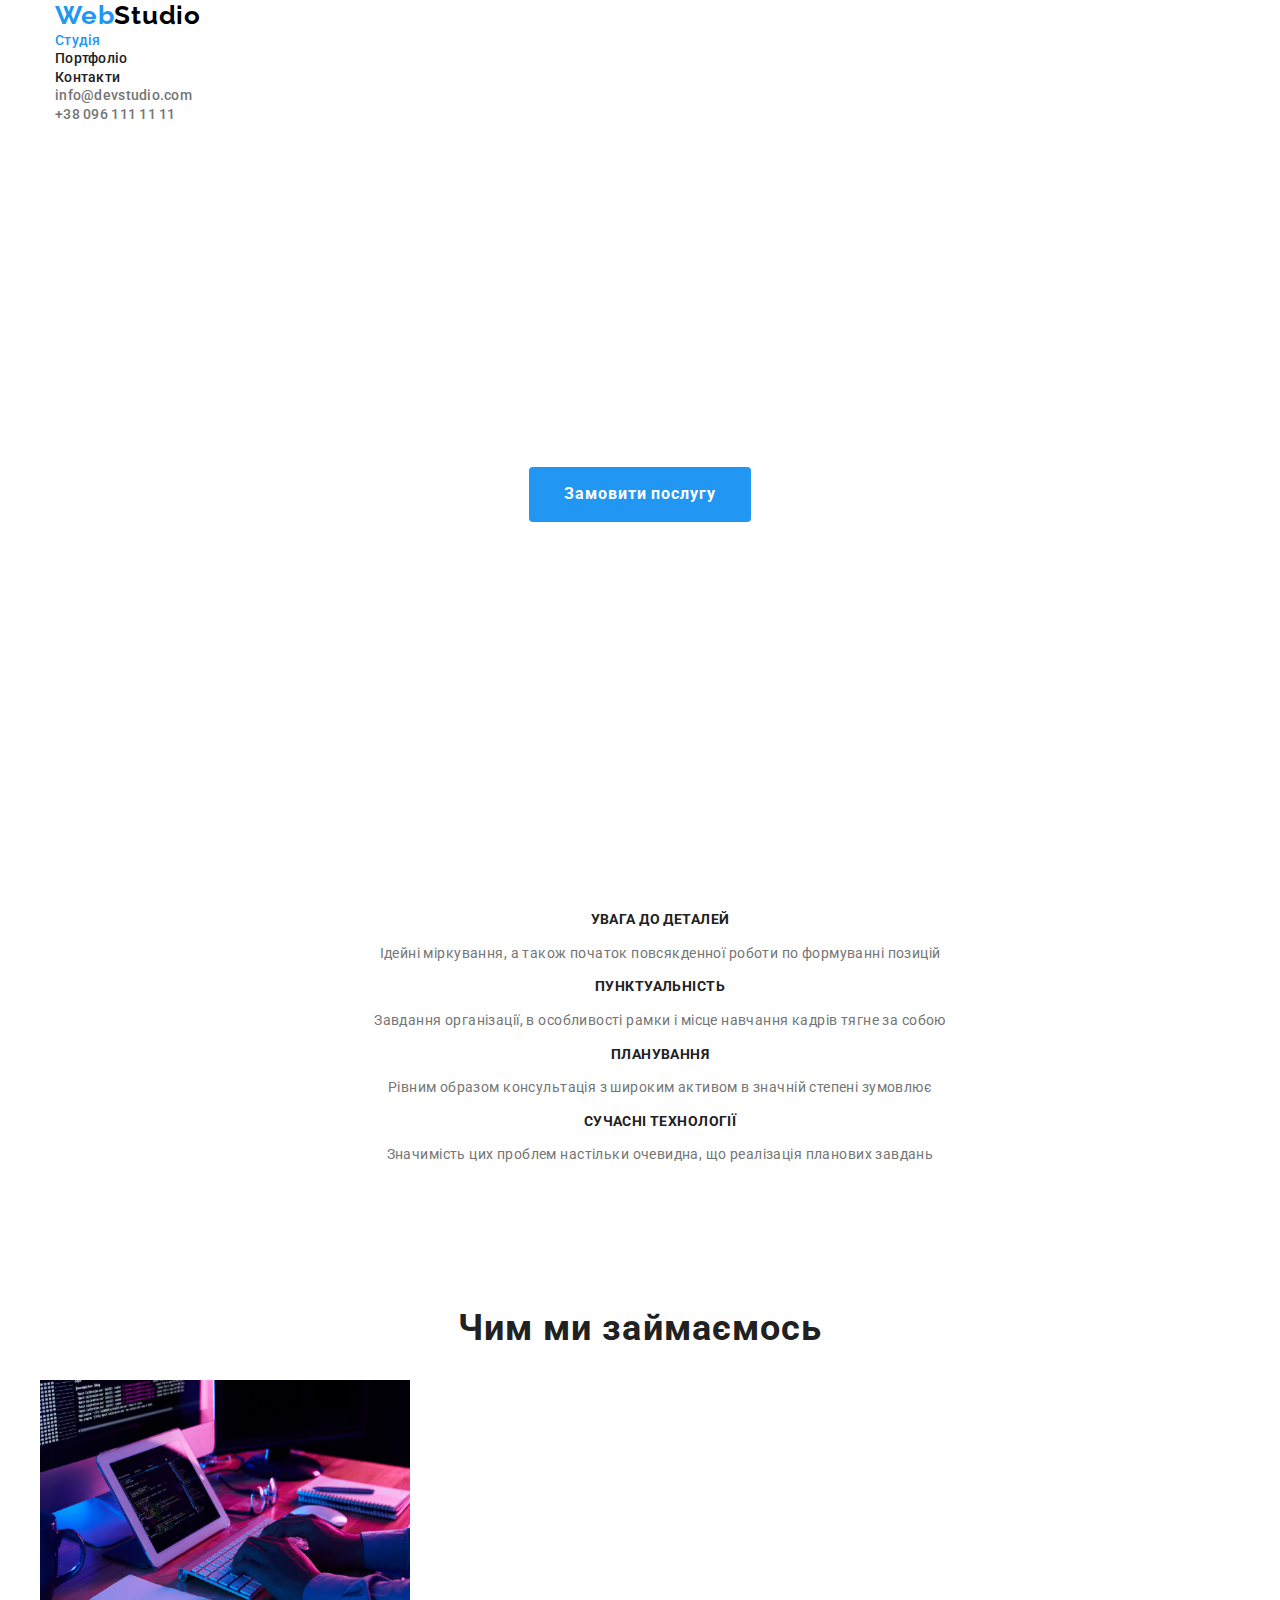
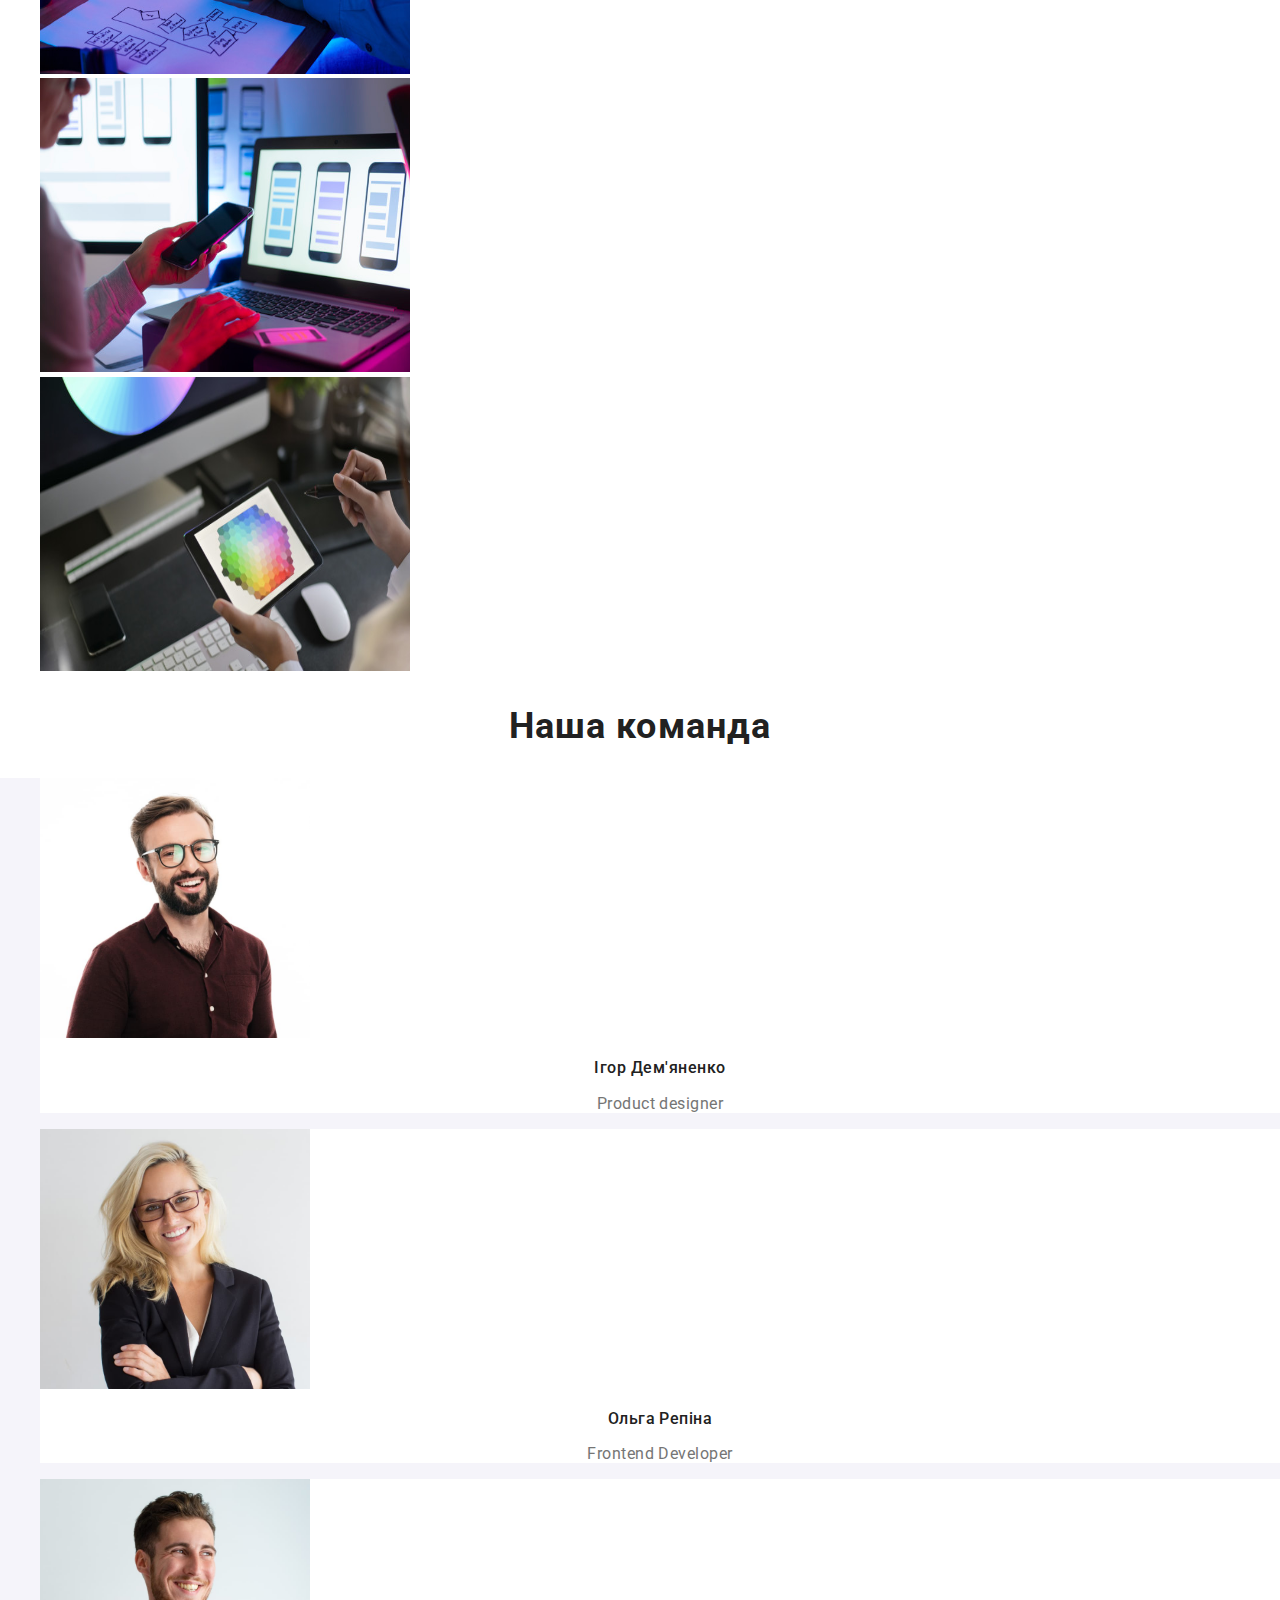
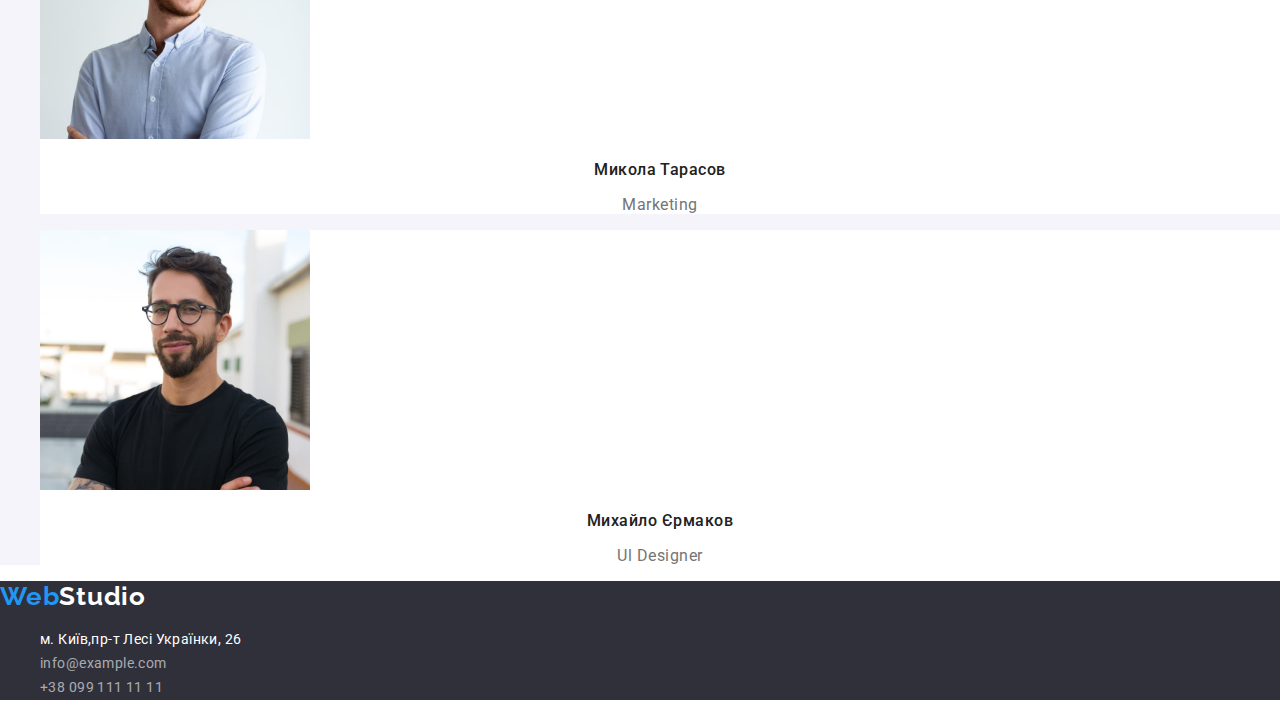
==== index.html @ 61241586 "hw3" ====
<!DOCTYPE html>
<html lang="uk">
<head>
  <meta charset="UTF-8">
  <meta http-equiv="X-UA-Compatible" content="IE=edge">
  <meta name="viewport" content="width=device-width, initial-scale=1.0">
  <title>homework-01</title>
  <link rel="preconnect" href="https://fonts.googleapis.com">
<link rel="preconnect" href="https://fonts.gstatic.com" crossorigin>
<link href="https://fonts.googleapis.com/css2?family=Raleway:wght@700&family=Roboto:wght@400;500;700;900&display=swap" rel="stylesheet">
<link rel="stylesheet" href="https://cdnjs.cloudflare.com/ajax/libs/modern-normalize/1.1.0/modern-normalize.css" integrity="sha512-Y0MM+V6ymRKN2zStTqzQ227DWhhp4Mzdo6gnlRnuaNCbc+YN/ZH0sBCLTM4M0oSy9c9VKiCvd4Jk44aCLrNS5Q==" crossorigin="anonymous" referrerpolicy="no-referrer" />  
<link rel="stylesheet" href="./css /styles.css">
</head>
<body>
  <!--header section-->
  <header>
    <nav class="container">
        <a href="index.html" lang="en" class="logo"><span class="logo-span">Web</span>Studio</a>
      <ul class="list">
        <li><a href="./index.html#" class="site-nav current">Студія</a></li>
        <li><a href="./portfolio.html" class="site-nav">Портфоліо</a></li>
        <li><a href="#" class="site-nav">Контакти</a></li>
        </ul>
      </nav>
        <div class="container">
        <ul class="list">
          <li><a href="mailto:info@devstudio.com" class="phone">info@devstudio.com</a></li>
          <li><a href="tel:+380961111111" class="phone">+38 096 111 11 11</a></li>
          </ul>
        </div>
  </header>
  <!--main section-->
  <main>
    <!--section01-->
    <section class="hero-section container">
      <h1 class="hero-title">Ефективне рішення <br>для вашого бізнесу</h1>
      <button type="button" class="title-button">Замовити послугу</button>
    </section>
    <!--section02-->
    <section class="second-section container">
      <h2 class="visually-hidden"></h2>
<ul>
  <li class="second-list">
    <h3 class="title-list">Увага до деталей</h3>
      <p class="item-list">Ідейні міркування, а також початок повсякденної роботи по формуванні позицій</p>
  </li>
  <li class="second-list">
    <h3 class="title-list">Пунктуальність</h3>
      <p class="item-list">Завдання організації, в особливості рамки і місце навчання кадрів тягне за собою</p>
  </li>
  <li class="second-list">
    <h3 class="title-list">Планування</h3>
      <p class="item-list">Рівним образом консультація з широким активом в значній степені зумовлює </p>
  </li>
  <li class="second-list">
    <h3 class="title-list"> Сучасні технології</h3>
      <p class="item-list">Значимість цих проблем настільки очевидна, що реалізація планових завдань</p>
  </li>
</ul>
    </section>
    <!--section03-->
<section>
  <h2 class="title-section">Чим ми займаємось</h2>
  <ul>
  <li><img src="images  /1.jpeg" alt="бокс1" width="370"
    height="294"></li>
  <li><img src="images  /2.jpeg" alt="бокс2" width="370"
    height="294"></li>
  <li><img src="images  /3.jpeg" alt="бокс3" width="370"
    height="294"></li>
  </ul>
</section>
<!--section04-->
<h2 class="title-section">Наша команда</h2>
<ul class="aside">
  <li class="box-aside">
    <img src="images  /igor.jpg" alt="фото1" width="270"
    height="260">
      <h3 class="lead-aside">Ігор Дем'яненко</h3>
        <p lang="en" class="link-aside">Product designer</p>
  </li>
  <li class="box-aside">
    <img src="images  /olga.jpg" alt="фото2" width="270"
    height="260">
      <h3 class="lead-aside">Ольга Репіна</h3>
        <p lang="en" class="link-aside">Frontend Developer</p>
  </li>
  <li class="box-aside">
    <img src="images  /kolya.jpg" alt="фото3" width="270"
    height="260">
      <h3 class="lead-aside">Микола Тарасов</h3>
        <p lang="en" class="link-aside">Marketing</p>
  </li>
  <li class="box-aside">
    <img src="images  /misha.jpg" alt="фото4" width="270"
    height="260">
      <h3 class="lead-aside">Михайло Єрмаков</h3>
        <p lang="en"class="link-aside">Ul Designer</p>
  </li>
</ul>
  </main>
  <!--footer section-->
  <footer class="footer">
   <a href="index.html" lang="en" class="logo-footer"><span class="logo-span">Web</span>Studio</a>
    <adress>
    <ul>
       <li><a href="https://goo.gl/maps/L24PSHUm1hfuqWYX8" class="adress">м. Київ,пр-т Лесі Українки, 26</a></li>
       <li><a href="mailto:info@example.com" class="mobile">info@example.com</a></li>
       <li><a href="tel:+380991111111" class="mobile">+38 099 111 11 11</a></li>
    </ul>
  </adress>
  </footer>
</body>
</html>
---- css /styles.css ----
:root {
  --main-font: 'Roboto';
  --logo-font: 'Raleway';
  --text-color: #212121;
  --accent-color: #ffffff;
  --logo-span-color: #2196f3;
  --p-color: #757575;
}
body{ margin: 0;
  background-color: white;
  color:#212121 ;
  font-family: 'Roboto' , sans-serif ;
  font-style: normal;
  font-weight: 400; }
ul { list-style: none;}
.logo-span { color:var(--logo-span-color) }
.logo { font-family: 'Raleway';
  font-weight: 700;
  font-size: 26px;
  line-height: 31px;
  color:black;
  text-decoration: none;
  letter-spacing: 0.03em;}
.navigation { 
  font-weight: 500;
  font-size: 14px;
  line-height: 16px;
  letter-spacing: 0.02em;
  color: var(--text-color);
    }
.site-nav { color: var(--text-color);
  font-weight: 500;
  text-decoration: none;
  font-size: 14px;
  line-height: 1.1;
  letter-spacing: 0.02em;
  }
.site-nav.current { color: #2196F3; }
.site-nav:hover {
  color:#757575;
}
.site-nav:focus {
  color:#2196F3
}
.phone { 
  font-weight: 500;
  font-size: 14px;
  line-height: 1.1;
  letter-spacing: 0.02em;
  color: var(--p-color);
  text-decoration: none;
  }
.phone:hover {
  color:#2F303A
}
.phone:focus {
  color: #2196F3;
}

.hero-title {
  font-weight: 900;
  font-size: 44px;
  line-height: 1.3;
  color: var(--accent-color) ;
  text-transform: uppercase;
  letter-spacing: 0.06em;
  margin: 0 ;
  padding: 0;
  margin-left: auto;
  margin-right: auto;
  text-align: center;
  margin-bottom: 30px ;
  max-width: 700px;
}
.hero-section {
  text-align: center ;
 padding: 200px 0 280px ;
 background-image: url('/images/background-image.jpg');
}
.title-button {
  font-family: 'Roboto';
  background-color: #2196F3;
  color: var(--accent-color) ;
  font-weight: 700;
  font-size: 16px;
  line-height: 1.8;
  cursor: pointer ;
  letter-spacing: 0.06em;
  padding: 10px 32px;
  min-width: 200px;
  border-radius: 4px;
  border: solid transparent;
  margin-left: auto;
  margin-bottom: auto;
}
.title-button:hover {
  background-color: #2196F399;
}
.title-list {
  font-weight: 700;
  font-size: 14px;
  line-height: 1.1;
  letter-spacing: 0.03em;
  text-transform: uppercase;
  color:var(--text-color) ;}
.title-section {
  font-weight: 700;
  font-size: 36px;
  line-height: 1.2;
  text-align: center;
  letter-spacing: 0.03em;
  color: var(--text-color);
  }
  .visually-hidden { 
    position: absolute; 
    width: 1px; 
    height: 1px; 
    margin: -1px; 
    border: 0; 
    padding: 0; 
    white-space: nowrap; 
    clip-path: inset(100%); 
    clip: rect(0 0 0 0); 
    overflow: hidden; 
  } 
  .second-section {
    padding: 94px 215px;
    text-align: center;
  }
  .second-list {
    
  }
.item-list {
  font-size: 14px;
  line-height: 1.7;
  letter-spacing: 0.03em;
  color: var(--p-color) ;
}
.aside { background-color: #F5F4FA;}
.lead-aside {
  font-weight: 500;
  font-size: 16px;
  line-height: 1.2;
  text-align: center;
  letter-spacing: 0.03em;
  color: var(--text-color);
}
.link-aside {
  font-size: 16px;
  line-height: 1.2;
  text-align: center;
  letter-spacing: 0.03em;
  color: var(--p-color);
}
.box-aside { 
  background-color: var(--accent-color);
}
.footer {
  background-color: #2F303A;
}
.adress {
  font-size: 14px;
  line-height: 1.7;
  letter-spacing: 0.03em;
  color:var(--accent-color) ; 
  text-decoration: none;
}
.adress:hover { color:#2196F3}
.mobile {
  font-size: 14px;
  line-height: 1.7;
  letter-spacing: 0.03em;
  color:rgba(255, 255, 255, 0.6);
  text-decoration: none;
}
  
.mobile:hover { color:#FFFFFF}
.mobile:focus { color:#2196F3}
.logo-footer { font-family: 'Raleway';
  font-weight: 700;
  font-size: 26px;
  line-height: 1.2;
  color:var(--accent-color);
  text-decoration: none;
  letter-spacing: 0.03em;
  list-style-type: none;}
.btn {
  font-family:'roboto';
  font-weight: 500;
  font-size: 16px;
  line-height: 1.6;
  text-align: center;
  letter-spacing: 0.03em;
  color:var(--text-color);
  background-color: #F5F4FA;
  padding: 6px 22px;
  min-width: 73px ;
  border-radius: 4px;
  border: solid transparent ;
}
.btn:hover {
  background-color: #2196F3;
  color:#F5F4FA;
  cursor:pointer ;
}
.lead-list {
    font-weight: 700;
    font-size: 14px;
    line-height: 1.1;
    letter-spacing: 0.03em;
    color:var(--text-color);}
.prtf-lead-list {
  font-weight: 700;
  font-size: 18px;
  line-height: 2.2;
  letter-spacing: 0.06em;
  color: var(--text-color);
}
.prtf-list {
  font-weight: 400;
  font-size: 16px;
  line-height: 1.9;
  letter-spacing: 0.03em;
  color: var(--p-color);
}
.container {
  width: 1200px;
  margin-left: auto;
  margin-right: auto;
  padding-left: 15px;
  padding-right: 15px;
}
.list {  padding: 0;
  margin: 0;
  list-style: none ;
}
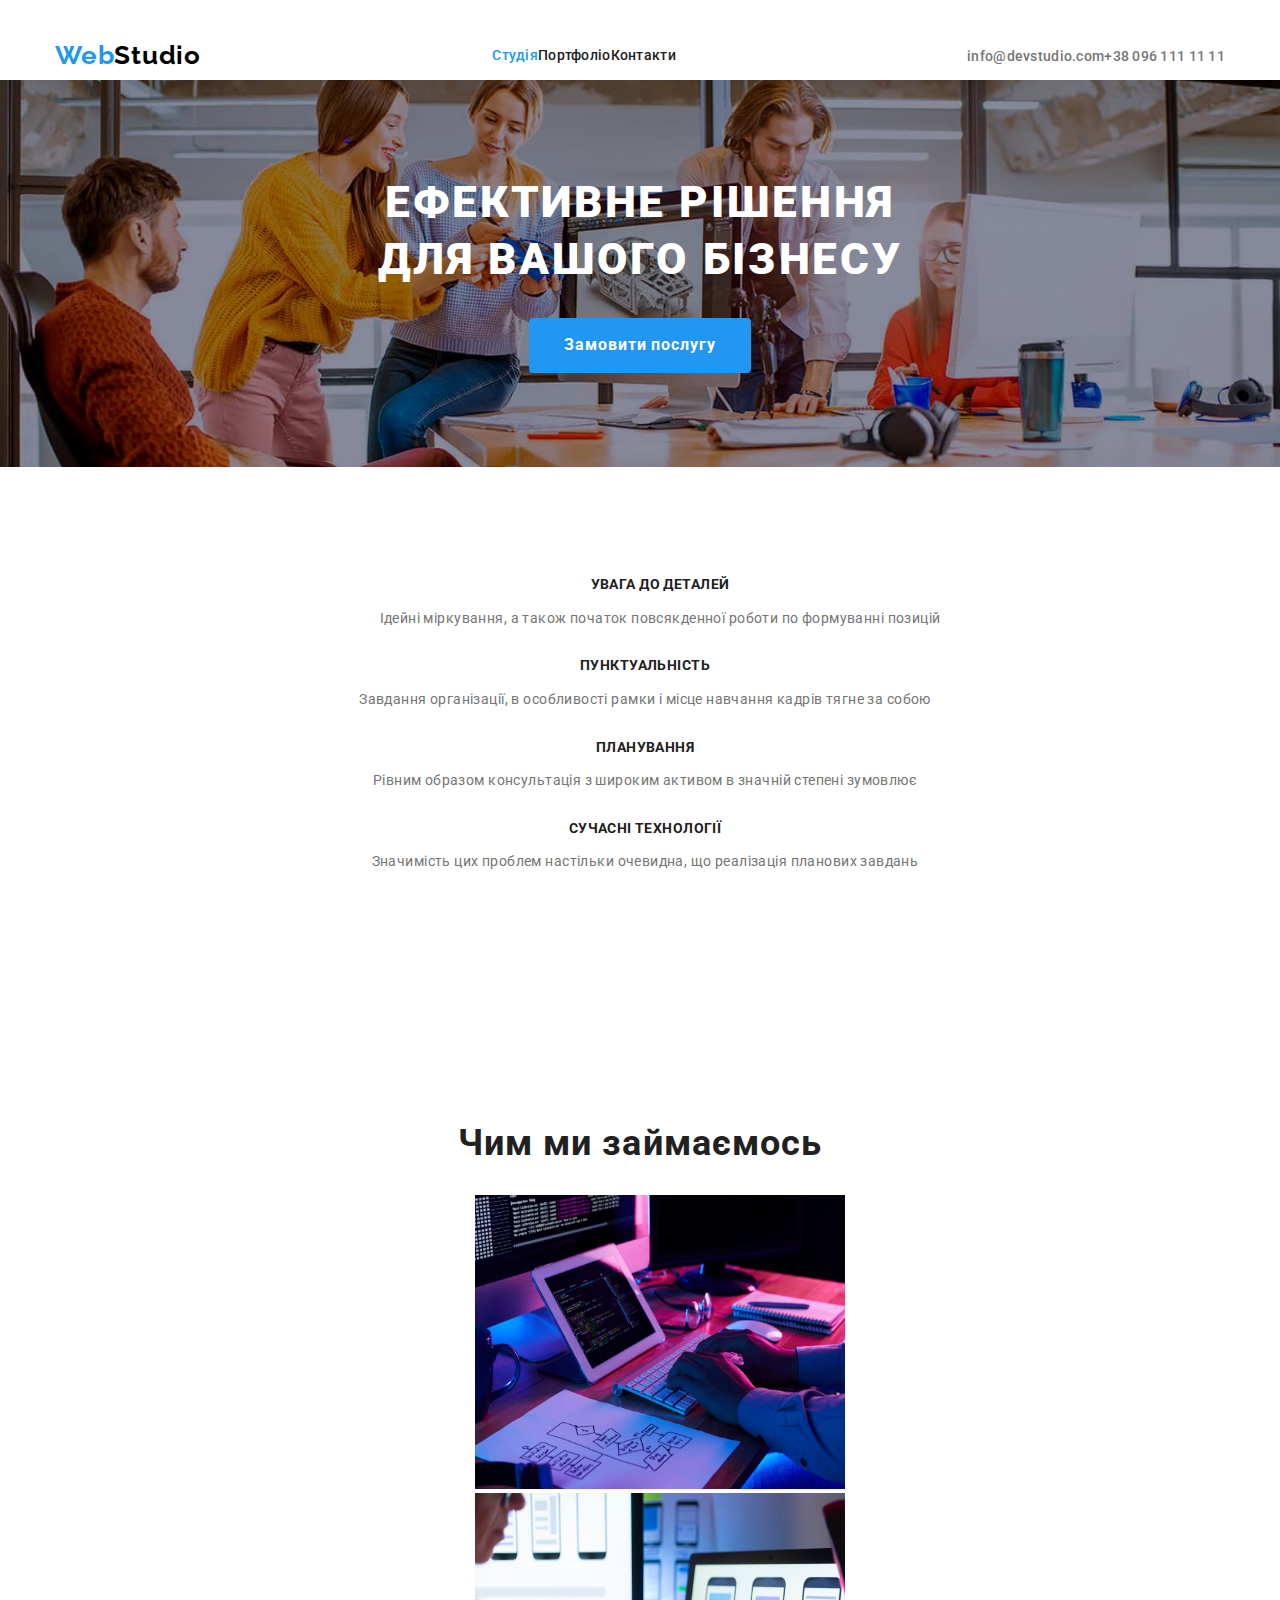
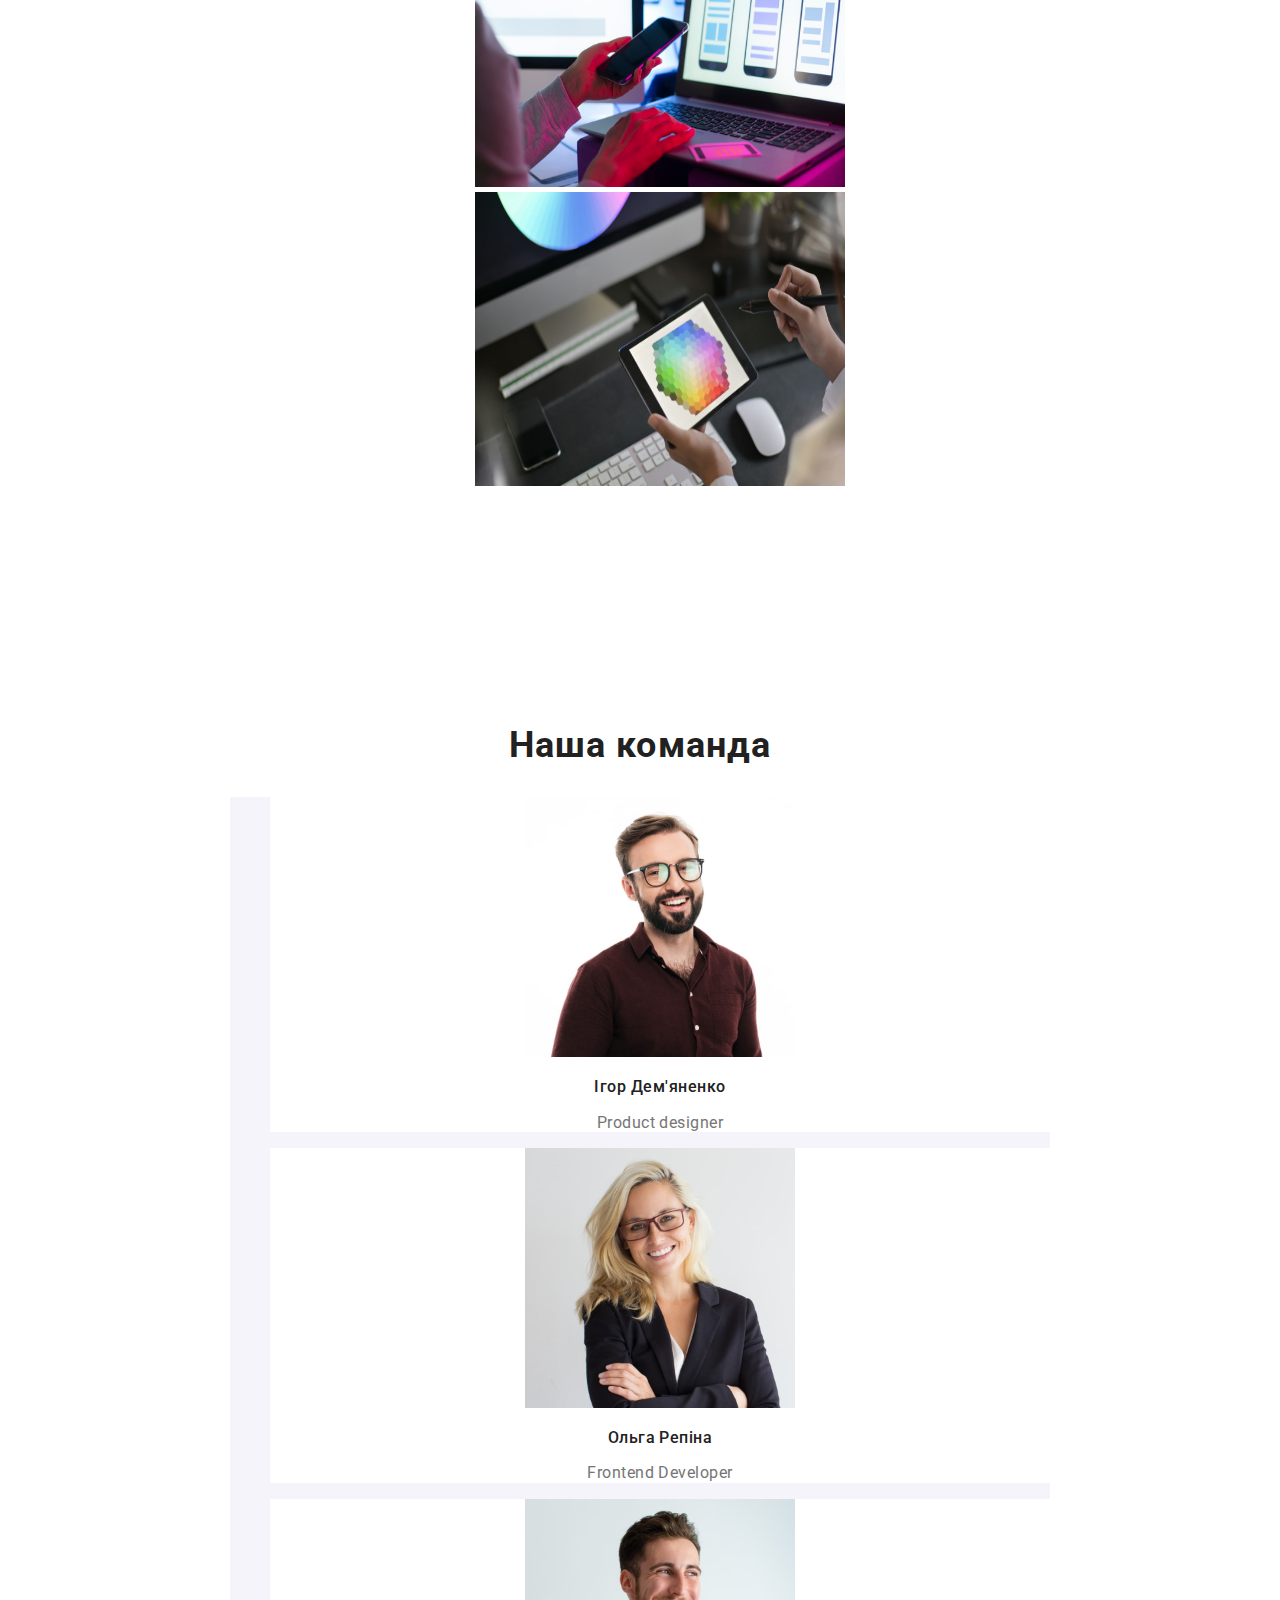
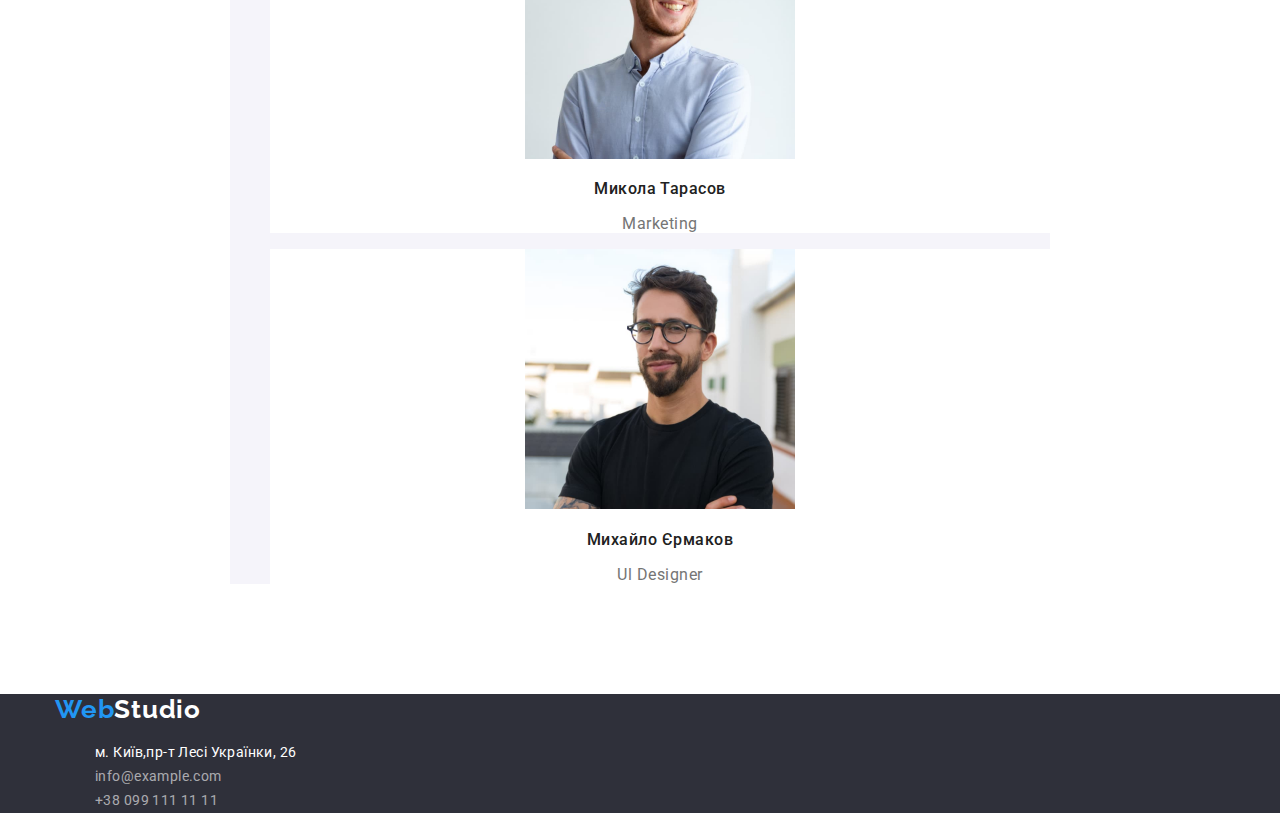
==== commit 2379cfff: "hw3" ====
--- a/index.html
+++ b/index.html
@@ -9,99 +9,110 @@
 <link rel="preconnect" href="https://fonts.gstatic.com" crossorigin>
 <link href="https://fonts.googleapis.com/css2?family=Raleway:wght@700&family=Roboto:wght@400;500;700;900&display=swap" rel="stylesheet">
 <link rel="stylesheet" href="https://cdnjs.cloudflare.com/ajax/libs/modern-normalize/1.1.0/modern-normalize.css" integrity="sha512-Y0MM+V6ymRKN2zStTqzQ227DWhhp4Mzdo6gnlRnuaNCbc+YN/ZH0sBCLTM4M0oSy9c9VKiCvd4Jk44aCLrNS5Q==" crossorigin="anonymous" referrerpolicy="no-referrer" />  
-<link rel="stylesheet" href="./css /styles.css">
+<link rel="stylesheet" href="./css/styles.css">
 </head>
 <body>
   <!--header section-->
-  <header>
-    <nav class="container">
+  <header class="header">
+    <div class="container"> 
+      <nav class="header-nav">
         <a href="index.html" lang="en" class="logo"><span class="logo-span">Web</span>Studio</a>
-      <ul class="list">
-        <li><a href="./index.html#" class="site-nav current">Студія</a></li>
-        <li><a href="./portfolio.html" class="site-nav">Портфоліо</a></li>
-        <li><a href="#" class="site-nav">Контакти</a></li>
+      <ul class="site-list">
+        <li class="nav-list"><a href="./index.html#" class="site-nav current">Студія</a></li>
+        <li class="nav-list"><a href="./portfolio.html" class="site-nav">Портфоліо</a></li>
+        <li class="nav-list"><a href="#" class="site-nav">Контакти</a></li>
         </ul>
-      </nav>
-        <div class="container">
-        <ul class="list">
-          <li><a href="mailto:info@devstudio.com" class="phone">info@devstudio.com</a></li>
-          <li><a href="tel:+380961111111" class="phone">+38 096 111 11 11</a></li>
+        <ul class="auth-list">
+          <li class="nav-list"><a href="mailto:info@devstudio.com" class="phone">info@devstudio.com</a></li>
+          <li class="nav-list"><a href="tel:+380961111111" class="phone">+38 096 111 11 11</a></li>
           </ul>
-        </div>
+        </nav>
+    </div>
   </header>
   <!--main section-->
   <main>
     <!--section01-->
-    <section class="hero-section container">
-      <h1 class="hero-title">Ефективне рішення <br>для вашого бізнесу</h1>
+    <section class="hero-section section">
+      <div class="container">
+        <h1 class="hero-title">Ефективне рішення <br>для вашого бізнесу</h1>
       <button type="button" class="title-button">Замовити послугу</button>
+      </div>
     </section>
     <!--section02-->
-    <section class="second-section container">
+    <section class="section">
+     <div class="container">
       <h2 class="visually-hidden"></h2>
-<ul>
-  <li class="second-list">
-    <h3 class="title-list">Увага до деталей</h3>
-      <p class="item-list">Ідейні міркування, а також початок повсякденної роботи по формуванні позицій</p>
-  </li>
-  <li class="second-list">
-    <h3 class="title-list">Пунктуальність</h3>
-      <p class="item-list">Завдання організації, в особливості рамки і місце навчання кадрів тягне за собою</p>
-  </li>
-  <li class="second-list">
-    <h3 class="title-list">Планування</h3>
-      <p class="item-list">Рівним образом консультація з широким активом в значній степені зумовлює </p>
-  </li>
-  <li class="second-list">
-    <h3 class="title-list"> Сучасні технології</h3>
-      <p class="item-list">Значимість цих проблем настільки очевидна, що реалізація планових завдань</p>
-  </li>
-</ul>
+      <ul class="feature-list">
+        <li class="feautre-item">
+          <h3 class="title-list">Увага до деталей</h3>
+            <p class="item-list">Ідейні міркування, а також початок повсякденної роботи по формуванні позицій</p>
+        </li>
+        <li class="feature-item">
+          <h3 class="title-list">Пунктуальність</h3>
+            <p class="item-list">Завдання організації, в особливості рамки і місце навчання кадрів тягне за собою</p>
+        </li>
+        <li class="feature-item">
+          <h3 class="title-list">Планування</h3>
+            <p class="item-list">Рівним образом консультація з широким активом в значній степені зумовлює </p>
+        </li>
+        <li class="feature-item">
+          <h3 class="title-list"> Сучасні технології</h3>
+            <p class="item-list">Значимість цих проблем настільки очевидна, що реалізація планових завдань</p>
+        </li>
+      </ul>
+     </div>
     </section>
     <!--section03-->
-<section>
-  <h2 class="title-section">Чим ми займаємось</h2>
+<section class="section">
+  <div class="container">
+    <h2 class="title-section">Чим ми займаємось</h2>
   <ul>
-  <li><img src="images  /1.jpeg" alt="бокс1" width="370"
+  <li><img src="images/1.jpeg" alt="бокс1" width="370"
     height="294"></li>
-  <li><img src="images  /2.jpeg" alt="бокс2" width="370"
+  <li><img src="images/2.jpeg" alt="бокс2" width="370"
     height="294"></li>
-  <li><img src="images  /3.jpeg" alt="бокс3" width="370"
+  <li><img src="images/3.jpeg" alt="бокс3" width="370"
     height="294"></li>
   </ul>
+  </div>
 </section>
 <!--section04-->
-<h2 class="title-section">Наша команда</h2>
-<ul class="aside">
-  <li class="box-aside">
-    <img src="images  /igor.jpg" alt="фото1" width="270"
-    height="260">
-      <h3 class="lead-aside">Ігор Дем'яненко</h3>
-        <p lang="en" class="link-aside">Product designer</p>
-  </li>
-  <li class="box-aside">
-    <img src="images  /olga.jpg" alt="фото2" width="270"
-    height="260">
-      <h3 class="lead-aside">Ольга Репіна</h3>
-        <p lang="en" class="link-aside">Frontend Developer</p>
-  </li>
-  <li class="box-aside">
-    <img src="images  /kolya.jpg" alt="фото3" width="270"
-    height="260">
-      <h3 class="lead-aside">Микола Тарасов</h3>
-        <p lang="en" class="link-aside">Marketing</p>
-  </li>
-  <li class="box-aside">
-    <img src="images  /misha.jpg" alt="фото4" width="270"
-    height="260">
-      <h3 class="lead-aside">Михайло Єрмаков</h3>
-        <p lang="en"class="link-aside">Ul Designer</p>
-  </li>
-</ul>
+<section class="section">
+  <div class="container">
+    <h2 class="title-section">Наша команда</h2>
+    <ul class="aside">
+      <li class="box-aside">
+        <img src="images/igor.jpg" alt="фото1" width="270"
+        height="260">
+          <h3 class="lead-aside">Ігор Дем'яненко</h3>
+            <p lang="en" class="link-aside">Product designer</p>
+      </li>
+      <li class="box-aside">
+        <img src="images/olga.jpg" alt="фото2" width="270"
+        height="260">
+          <h3 class="lead-aside">Ольга Репіна</h3>
+            <p lang="en" class="link-aside">Frontend Developer</p>
+      </li>
+      <li class="box-aside">
+        <img src="images/kolya.jpg" alt="фото3" width="270"
+        height="260">
+          <h3 class="lead-aside">Микола Тарасов</h3>
+            <p lang="en" class="link-aside">Marketing</p>
+      </li>
+      <li class="box-aside">
+        <img src="images/misha.jpg" alt="фото4" width="270"
+        height="260">
+          <h3 class="lead-aside">Михайло Єрмаков</h3>
+            <p lang="en"class="link-aside">Ul Designer</p>
+      </li>
+    </ul>
+  </div>
+ </section>
   </main>
   <!--footer section-->
   <footer class="footer">
-   <a href="index.html" lang="en" class="logo-footer"><span class="logo-span">Web</span>Studio</a>
+   <div class="container">
+     <a href="index.html" lang="en" class="logo-footer"><span class="logo-span">Web</span>Studio</a>
     <adress>
     <ul>
        <li><a href="https://goo.gl/maps/L24PSHUm1hfuqWYX8" class="adress">м. Київ,пр-т Лесі Українки, 26</a></li>
@@ -109,6 +120,7 @@
        <li><a href="tel:+380991111111" class="mobile">+38 099 111 11 11</a></li>
     </ul>
   </adress>
+   </div>
   </footer>
 </body>
 </html>--- a/css/styles.css
+++ b/css/styles.css
@@ -0,0 +1,265 @@
+:root {
+  --main-font: 'Roboto';
+  --logo-font: 'Raleway';
+  --text-color: #212121;
+  --accent-color: #ffffff;
+  --logo-span-color: #2196f3;
+  --p-color: #757575;
+}
+body{ margin: 0;
+  background-color: white;
+  color:#212121 ;
+  font-family: 'Roboto' , sans-serif ;
+  font-style: normal;
+  font-weight: 400; }
+ul { list-style: none;}
+.header {
+  max-height: 80px;
+}
+.logo-span { color:var(--logo-span-color) }
+.logo { font-family: 'Raleway';
+  font-weight: 700;
+  font-size: 26px;
+  line-height: 31px;
+  color:black;
+  text-decoration: none;
+  letter-spacing: 0.03em;
+  display: inline-block;
+}
+.site-list {
+  display: flex;
+}
+.auth-list { 
+  display: flex;
+}
+.navigation { 
+  color: var(--text-color);
+  font-weight: 500;
+  font-size: 14px;
+  line-height: 16px;
+  letter-spacing: 0.02em;
+    }
+.site-nav { 
+
+  color: var(--text-color);
+  font-weight: 500;
+  text-decoration: none;
+  font-size: 14px;
+  line-height: 1.1;
+  letter-spacing: 0.02em;
+  }
+.site-nav.current { color: #2196F3; }
+.site-nav:hover {
+  color:#757575;
+}
+.site-nav:focus {
+  color:#2196F3
+}
+.site-nav {
+display: inline-block;
+padding-top: 32px;
+padding-bottom: 32px;
+}
+
+.phone { 
+  
+  font-weight: 500;
+  font-size: 14px;
+  line-height: 1.1;
+  letter-spacing: 0.02em;
+  color: var(--p-color);
+  text-decoration: none;
+  }
+.phone:hover {
+  color:#2F303A
+}
+.phone:focus {
+  color: #2196F3;
+}
+.header-nav {
+  display: flex ;
+  align-items: center ;
+  justify-content: space-between ;
+}
+.hero-title {
+  font-weight: 900;
+  font-size: 44px;
+  line-height: 1.3;
+  color: var(--accent-color) ;
+  text-transform: uppercase;
+  letter-spacing: 0.06em;
+  margin: 0 ;
+  padding: 0;
+  margin-left: auto;
+  margin-right: auto;
+  text-align: center;
+  margin-bottom: 30px ;
+  max-width: 700px;
+}
+.hero-section {
+  text-align: center ;
+ padding: 200px 0 280px ;
+ background-image: url('../images/background-image.jpg');
+ max-height: 600px;
+ background-repeat: no-repeat ;
+ background-size: cover ;
+ background-position: center ;
+}
+.title-button {
+  font-family: 'Roboto';
+  background-color: #2196F3;
+  color: var(--accent-color) ;
+  font-weight: 700;
+  font-size: 16px;
+  line-height: 1.8;
+  cursor: pointer ;
+  letter-spacing: 0.06em;
+  padding: 10px 32px;
+  min-width: 200px;
+  border-radius: 4px;
+  border: solid transparent;
+  margin-left: auto;
+  margin-bottom: auto;
+}
+.title-button:hover {
+  background-color: #2196F399;
+}
+.title-list {
+  font-weight: 700;
+  font-size: 14px;
+  line-height: 1.1;
+  letter-spacing: 0.03em;
+  text-transform: uppercase;
+  color:var(--text-color) ;}
+.title-section {
+  font-weight: 700;
+  font-size: 36px;
+  line-height: 1.2;
+  text-align: center;
+  letter-spacing: 0.03em;
+  color: var(--text-color);
+  }
+  .visually-hidden { 
+    position: absolute; 
+    width: 1px; 
+    height: 1px; 
+    margin: -1px; 
+    border: 0; 
+    padding: 0; 
+    white-space: nowrap; 
+    clip-path: inset(100%); 
+    clip: rect(0 0 0 0); 
+    overflow: hidden; 
+  } 
+  .section {
+    padding: 94px 215px;
+    text-align: center;
+    
+  }
+  .feature-item {
+    display: inline-block;
+    margin-right: 30px;
+  }
+.item-list {
+  font-size: 14px;
+  line-height: 1.7;
+  letter-spacing: 0.03em;
+  color: var(--p-color) ;
+}
+.aside { background-color: #F5F4FA;}
+.lead-aside {
+  font-weight: 500;
+  font-size: 16px;
+  line-height: 1.2;
+  text-align: center;
+  letter-spacing: 0.03em;
+  color: var(--text-color);
+}
+.link-aside {
+  font-size: 16px;
+  line-height: 1.2;
+  text-align: center;
+  letter-spacing: 0.03em;
+  color: var(--p-color);
+}
+.box-aside { 
+  background-color: var(--accent-color);
+}
+.footer {
+  background-color: #2F303A;
+}
+.adress {
+  font-size: 14px;
+  line-height: 1.7;
+  letter-spacing: 0.03em;
+  color:var(--accent-color) ; 
+  text-decoration: none;
+}
+.adress:hover { color:#2196F3}
+.mobile {
+  font-size: 14px;
+  line-height: 1.7;
+  letter-spacing: 0.03em;
+  color:rgba(255, 255, 255, 0.6);
+  text-decoration: none;
+}
+  
+.mobile:hover { color:#FFFFFF}
+.mobile:focus { color:#2196F3}
+.logo-footer { font-family: 'Raleway';
+  font-weight: 700;
+  font-size: 26px;
+  line-height: 1.2;
+  color:var(--accent-color);
+  text-decoration: none;
+  letter-spacing: 0.03em;
+  list-style-type: none;}
+.btn {
+  font-family:'roboto';
+  font-weight: 500;
+  font-size: 16px;
+  line-height: 1.6;
+  text-align: center;
+  letter-spacing: 0.03em;
+  color:var(--text-color);
+  background-color: #F5F4FA;
+  padding: 6px 22px;
+  min-width: 73px ;
+  border-radius: 4px;
+  border: solid transparent ;
+}
+.btn:hover {
+  background-color: #2196F3;
+  color:#F5F4FA;
+  cursor:pointer ;
+}
+.lead-list {
+    font-weight: 700;
+    font-size: 14px;
+    line-height: 1.1;
+    letter-spacing: 0.03em;
+    color:var(--text-color);}
+.prtf-lead-list {
+  font-weight: 700;
+  font-size: 18px;
+  line-height: 2.2;
+  letter-spacing: 0.06em;
+  color: var(--text-color);
+}
+.prtf-list {
+  font-weight: 400;
+  font-size: 16px;
+  line-height: 1.9;
+  letter-spacing: 0.03em;
+  color: var(--p-color);
+}
+.container {
+  max-width: 1200px;
+  width: 100%;
+  margin-left: auto;
+  margin-right: auto;
+  padding-left: 15px;
+  padding-right: 15px;
+}
+
+
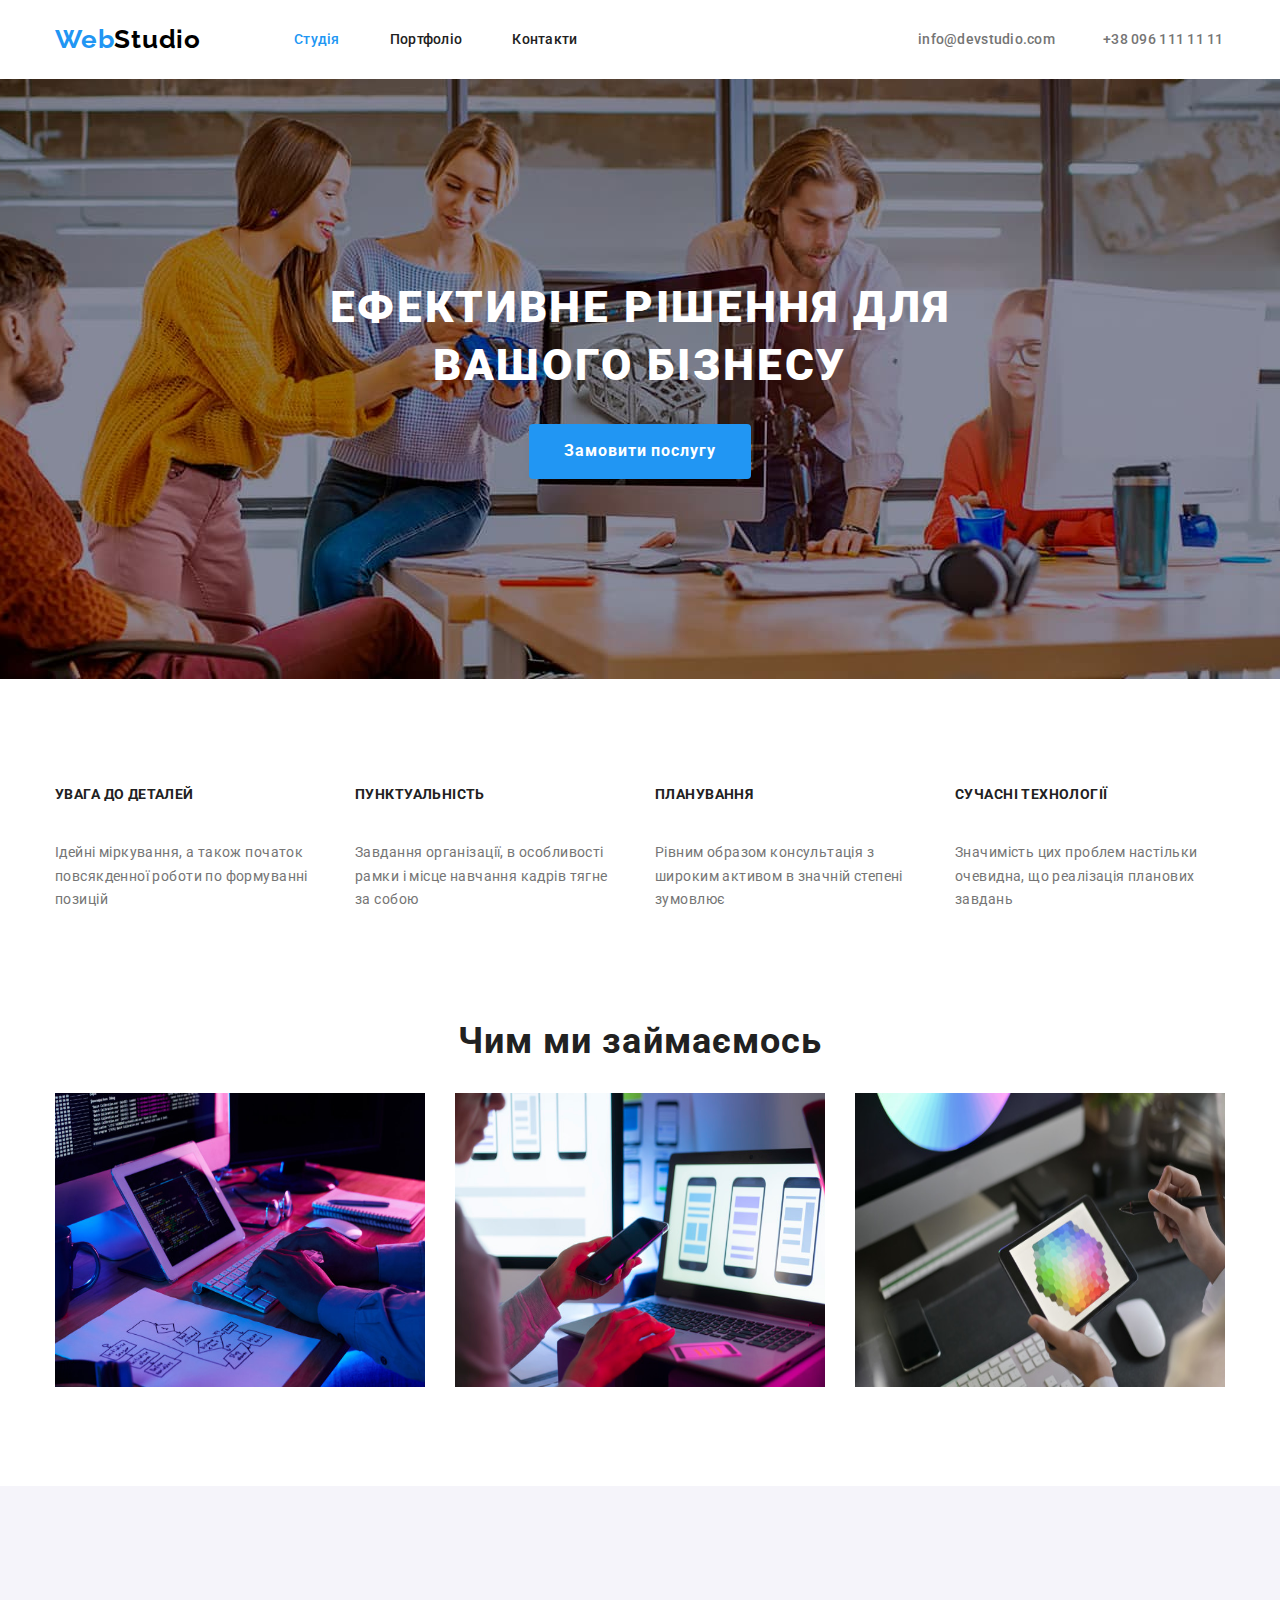
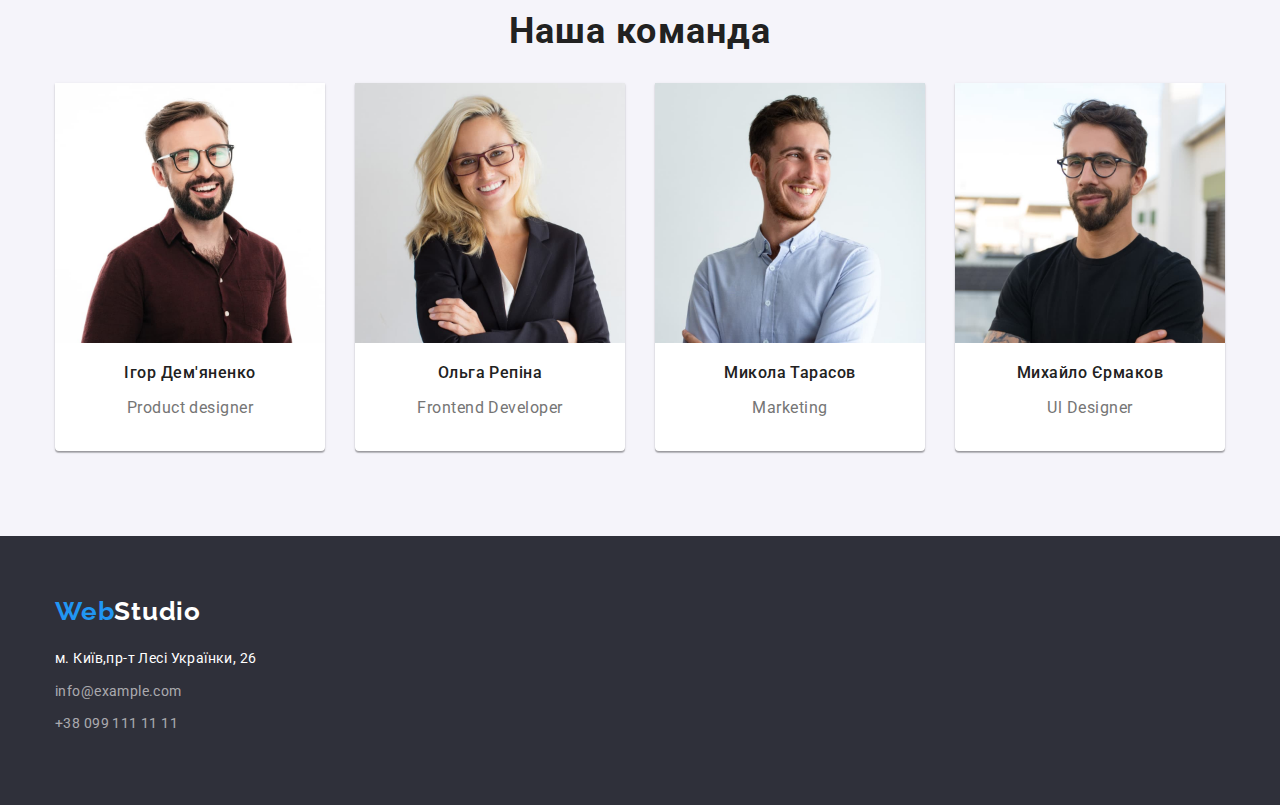
==== commit bea85424: "hw03" ====
--- a/index.html
+++ b/index.html
@@ -14,7 +14,7 @@
 <body>
   <!--header section-->
   <header class="header">
-    <div class="container"> 
+    <div class="container header-container"> 
       <nav class="header-nav">
         <a href="index.html" lang="en" class="logo"><span class="logo-span">Web</span>Studio</a>
       <ul class="site-list">
@@ -22,11 +22,11 @@
         <li class="nav-list"><a href="./portfolio.html" class="site-nav">Портфоліо</a></li>
         <li class="nav-list"><a href="#" class="site-nav">Контакти</a></li>
         </ul>
+        </nav>
         <ul class="auth-list">
-          <li class="nav-list"><a href="mailto:info@devstudio.com" class="phone">info@devstudio.com</a></li>
-          <li class="nav-list"><a href="tel:+380961111111" class="phone">+38 096 111 11 11</a></li>
+          <li class="nav-list"><a href="mailto:info@devstudio.com" class="phone mail">info@devstudio.com</a></li>
+          <li class="nav-list"><a href="tel:+380961111111" class="phone number">+38 096 111 11 11</a></li>
           </ul>
-        </nav>
     </div>
   </header>
   <!--main section-->
@@ -34,7 +34,7 @@
     <!--section01-->
     <section class="hero-section section">
       <div class="container">
-        <h1 class="hero-title">Ефективне рішення <br>для вашого бізнесу</h1>
+        <h1 class="hero-title">Ефективне рішення для вашого бізнесу</h1>
       <button type="button" class="title-button">Замовити послугу</button>
       </div>
     </section>
@@ -43,7 +43,7 @@
      <div class="container">
       <h2 class="visually-hidden"></h2>
       <ul class="feature-list">
-        <li class="feautre-item">
+        <li class="feature-item">
           <h3 class="title-list">Увага до деталей</h3>
             <p class="item-list">Ідейні міркування, а також початок повсякденної роботи по формуванні позицій</p>
         </li>
@@ -66,18 +66,18 @@
 <section class="section">
   <div class="container">
     <h2 class="title-section">Чим ми займаємось</h2>
-  <ul>
-  <li><img src="images/1.jpeg" alt="бокс1" width="370"
+  <ul class="img-list">
+  <li class="photo-list"><img src="images/1.jpeg" alt="бокс1" width="370"
     height="294"></li>
-  <li><img src="images/2.jpeg" alt="бокс2" width="370"
+  <li class="photo-list"><img src="images/2.jpeg" alt="бокс2" width="370"
     height="294"></li>
-  <li><img src="images/3.jpeg" alt="бокс3" width="370"
+  <li class="photo-list"><img src="images/3.jpeg" alt="бокс3" width="370"
     height="294"></li>
   </ul>
   </div>
 </section>
 <!--section04-->
-<section class="section">
+<section class="section aside-container">
   <div class="container">
     <h2 class="title-section">Наша команда</h2>
     <ul class="aside">
@@ -110,14 +110,14 @@
  </section>
   </main>
   <!--footer section-->
-  <footer class="footer">
+  <footer class="footer-section">
    <div class="container">
      <a href="index.html" lang="en" class="logo-footer"><span class="logo-span">Web</span>Studio</a>
-    <adress>
-    <ul>
-       <li><a href="https://goo.gl/maps/L24PSHUm1hfuqWYX8" class="adress">м. Київ,пр-т Лесі Українки, 26</a></li>
-       <li><a href="mailto:info@example.com" class="mobile">info@example.com</a></li>
-       <li><a href="tel:+380991111111" class="mobile">+38 099 111 11 11</a></li>
+    <adress class="footer-adress">
+    <ul class="footer-list">
+       <li class="footer-item"><a href="https://goo.gl/maps/L24PSHUm1hfuqWYX8" class="adress">м. Київ,пр-т Лесі Українки, 26</a></li>
+       <li class="footer-item"><a href="mailto:info@example.com" class="mobile">info@example.com</a></li>
+       <li class="footer-item"><a href="tel:+380991111111" class="mobile">+38 099 111 11 11</a></li>
     </ul>
   </adress>
    </div>
--- a/css/styles.css
+++ b/css/styles.css
@@ -12,12 +12,14 @@
   font-family: 'Roboto' , sans-serif ;
   font-style: normal;
   font-weight: 400; }
-ul { list-style: none;}
-.header {
-  max-height: 80px;
+ul { list-style: none;
+margin: 0;
+padding: 0;
 }
 .logo-span { color:var(--logo-span-color) }
-.logo { font-family: 'Raleway';
+.logo { flex-shrink: 0;
+  
+  font-family: 'Raleway';
   font-weight: 700;
   font-size: 26px;
   line-height: 31px;
@@ -28,9 +30,17 @@
 }
 .site-list {
   display: flex;
+  margin-left: 93px;
 }
 .auth-list { 
   display: flex;
+  margin-left: auto; 
+}
+.nav-list {
+  flex-shrink: 1;
+}
+.nav-list:not(:last-child) {
+  margin-right: 50px
 }
 .navigation { 
   color: var(--text-color);
@@ -58,28 +68,36 @@
 .site-nav {
 display: inline-block;
 padding-top: 32px;
-padding-bottom: 32px;
-}
-
+padding-bottom: 32px; }
 .phone { 
-  
   font-weight: 500;
   font-size: 14px;
   line-height: 1.1;
   letter-spacing: 0.02em;
   color: var(--p-color);
   text-decoration: none;
-  }
+  display: inline-block;
+  padding-top: 32px;
+  padding-bottom: 32px; }
+.number {
+  width: 122px;
+}
+.mail {
+  width: 135px;
+}
 .phone:hover {
   color:#2F303A
 }
 .phone:focus {
   color: #2196F3;
+}
+.header-container {
+  display: flex;
+  align-items: center;
 }
 .header-nav {
   display: flex ;
   align-items: center ;
-  justify-content: space-between ;
 }
 .hero-title {
   font-weight: 900;
@@ -92,18 +110,18 @@
   padding: 0;
   margin-left: auto;
   margin-right: auto;
-  text-align: center;
   margin-bottom: 30px ;
   max-width: 700px;
 }
 .hero-section {
-  text-align: center ;
  padding: 200px 0 280px ;
  background-image: url('../images/background-image.jpg');
  max-height: 600px;
  background-repeat: no-repeat ;
  background-size: cover ;
  background-position: center ;
+ margin-bottom: 94px;
+ text-align: center;
 }
 .title-button {
   font-family: 'Roboto';
@@ -125,12 +143,14 @@
   background-color: #2196F399;
 }
 .title-list {
+  padding-bottom: 10px;
   font-weight: 700;
   font-size: 14px;
   line-height: 1.1;
   letter-spacing: 0.03em;
   text-transform: uppercase;
-  color:var(--text-color) ;}
+  color:var(--text-color) ;
+  }
 .title-section {
   font-weight: 700;
   font-size: 36px;
@@ -151,13 +171,23 @@
     clip: rect(0 0 0 0); 
     overflow: hidden; 
   } 
-  .section {
-    padding: 94px 215px;
-    text-align: center;
-    
-  }
-  .feature-item {
-    display: inline-block;
+.feature-list {
+    display: flex ;
+    margin-bottom: 94px ;
+  }
+.feature-item {
+    display: flex;
+    flex-direction: column;
+    width: 270px;
+  }
+  .feature-item:not(:last-child) {
+    margin-right: 30px ;
+  }
+  .img-list {
+    display: flex;
+    margin-bottom: 94px ;
+  }
+  .photo-list:not(:last-child) {
     margin-right: 30px;
   }
 .item-list {
@@ -166,7 +196,16 @@
   letter-spacing: 0.03em;
   color: var(--p-color) ;
 }
-.aside { background-color: #F5F4FA;}
+.aside { display: flex;
+  flex-wrap: wrap ;
+  justify-content: space-between;
+}
+.aside-container {
+  background-color: #F5F4FA;
+  background-size: 100%;
+  height: 650px;
+  padding: 94px 0px ;
+}
 .lead-aside {
   font-weight: 500;
   font-size: 16px;
@@ -182,11 +221,21 @@
   letter-spacing: 0.03em;
   color: var(--p-color);
 }
-.box-aside { 
+.box-aside { display: inline-block ;
   background-color: var(--accent-color);
-}
-.footer {
+  width: 270px;
+  height: 368px;
+  box-shadow: 0px 1px 3px rgba(0, 0, 0, 0.12), 0px 1px 1px rgba(0, 0, 0, 0.14), 0px 2px 1px rgba(0, 0, 0, 0.2);
+  border-radius: 0px 0px 4px 4px;
+}
+.footer-section {
   background-color: #2F303A;
+  padding-top:60px;
+  padding-bottom: 60px;
+}
+.footer-item {
+  display: block;
+  margin-bottom: 9px;
 }
 .adress {
   font-size: 14px;
@@ -213,7 +262,16 @@
   color:var(--accent-color);
   text-decoration: none;
   letter-spacing: 0.03em;
-  list-style-type: none;}
+  list-style-type: none;
+  display: block;
+  margin-bottom: 20px;
+  }
+  .portfolio-btn {
+    display: flex ;
+    justify-content: center ;
+    padding-bottom: 34px;
+    padding-top: 94px;
+  }
 .btn {
   font-family:'roboto';
   font-weight: 500;
@@ -227,6 +285,9 @@
   min-width: 73px ;
   border-radius: 4px;
   border: solid transparent ;
+}
+.btn-item:not(:last-child){
+  margin-right: 8px;
 }
 .btn:hover {
   background-color: #2196F3;
@@ -245,6 +306,7 @@
   line-height: 2.2;
   letter-spacing: 0.06em;
   color: var(--text-color);
+  width: 322px;
 }
 .prtf-list {
   font-weight: 400;
@@ -252,14 +314,34 @@
   line-height: 1.9;
   letter-spacing: 0.03em;
   color: var(--p-color);
+  width: 322px;
 }
 .container {
-  max-width: 1200px;
-  width: 100%;
+  width: 1200px;
   margin-left: auto;
   margin-right: auto;
   padding-left: 15px;
   padding-right: 15px;
 }
+.portfolio-container {
+display: flex;
+flex-wrap: wrap;
+margin-bottom: 94px;
+}
+.portfolio-list {
+width: 370px;
+margin-right: 30px;
+margin-bottom: 30px ;
+border: 1px solid #EEEEEE;
+box-sizing: border-box;
+}
 
-
+.portfolio-list:nth-child(3n) {
+  margin-right: 0px;
+}
+.portfolio-list:nth-last-child(-n + 3) {
+  margin-bottom: 0px;
+}
+.prtf-container {
+  margin: 20px 24px;
+}
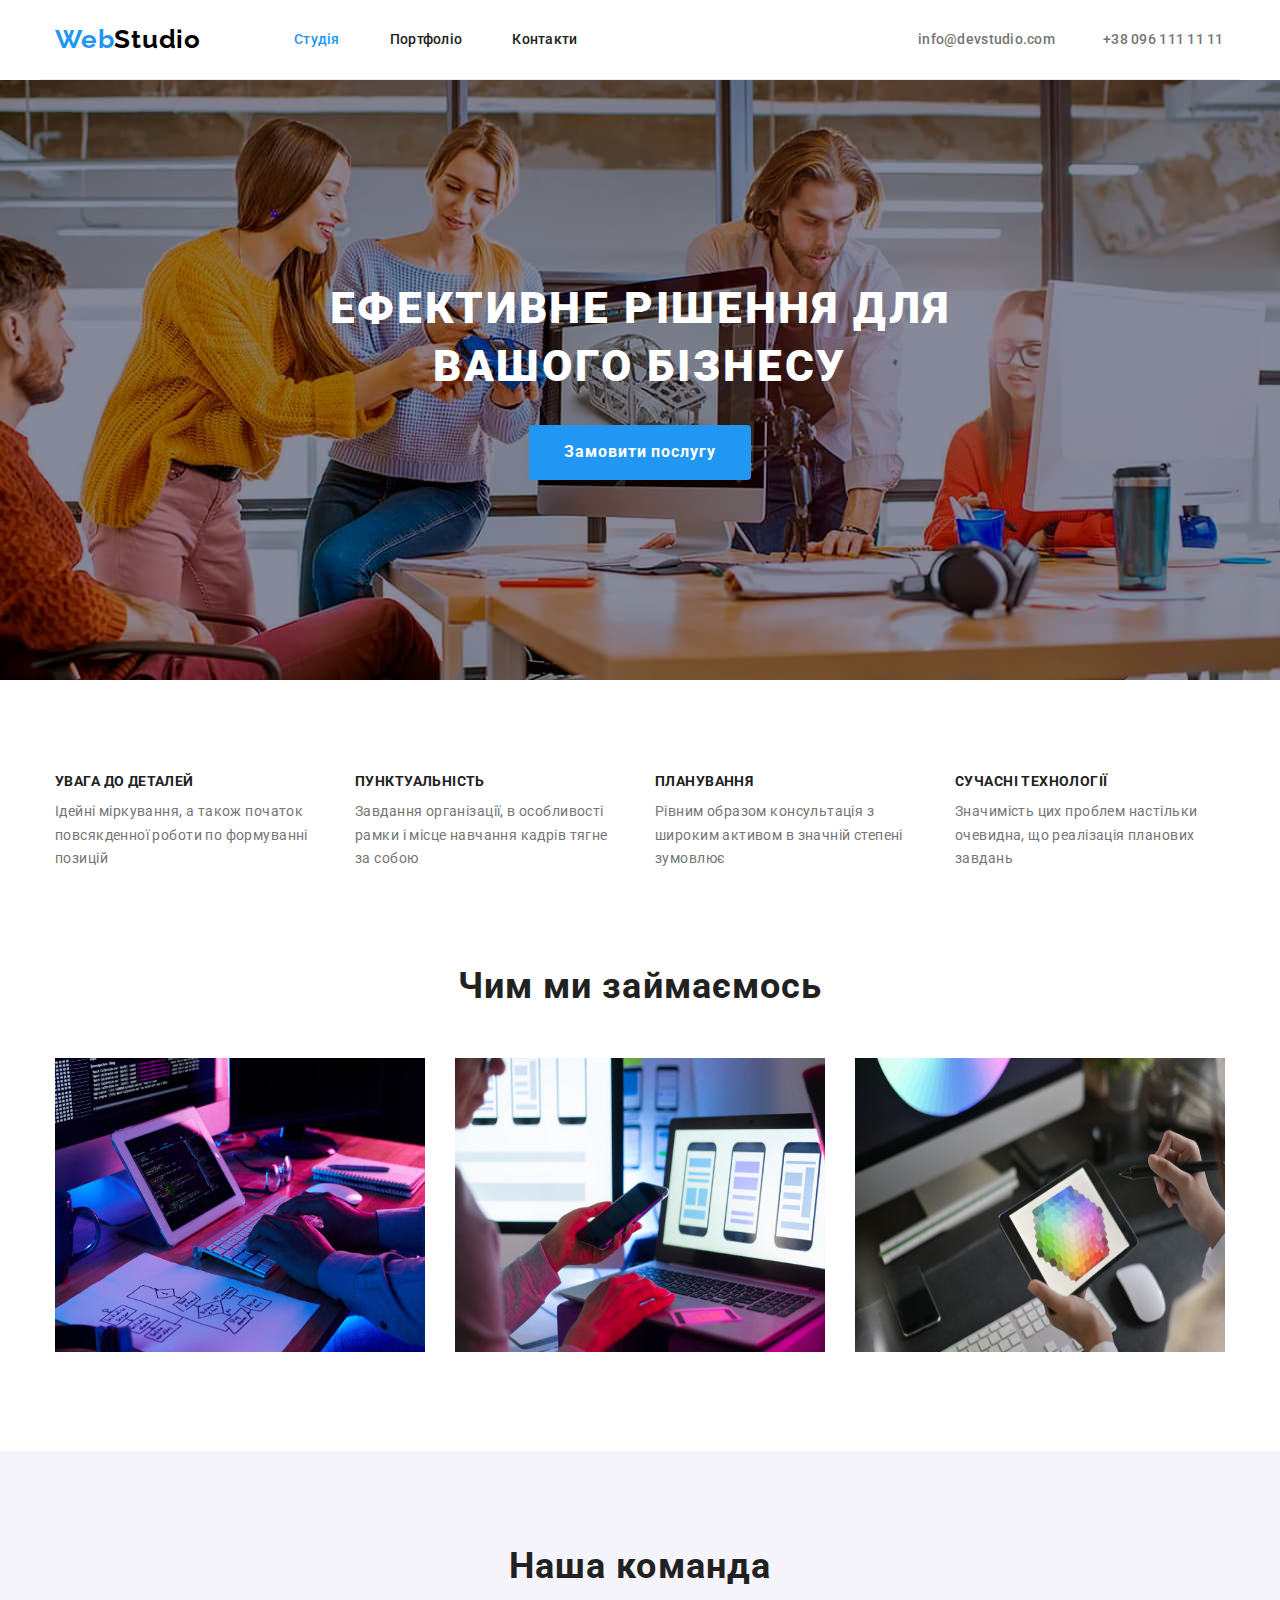
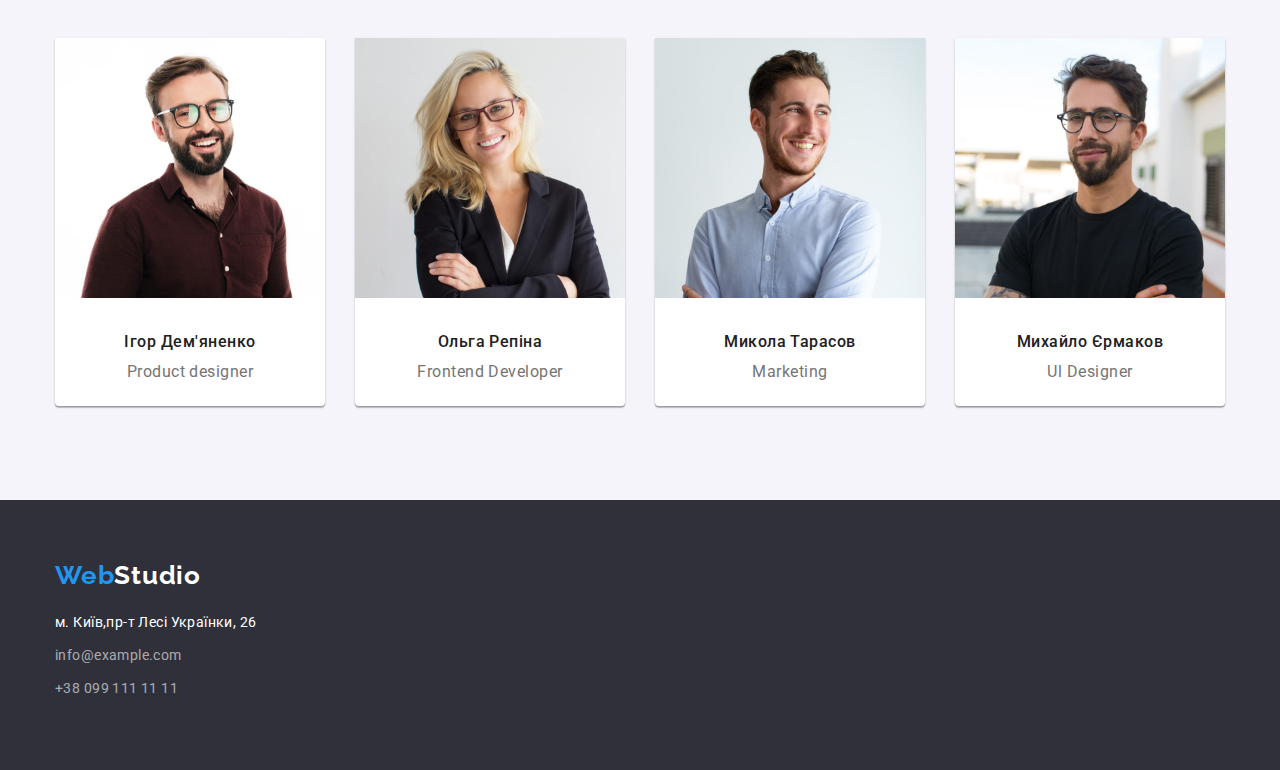
==== commit 9e03d7b5: "correct hw03" ====
--- a/index.html
+++ b/index.html
@@ -84,26 +84,34 @@
       <li class="box-aside">
         <img src="images/igor.jpg" alt="фото1" width="270"
         height="260">
-          <h3 class="lead-aside">Ігор Дем'яненко</h3>
+         <div class="lead-list">
+            <h3 class="lead-aside">Ігор Дем'яненко</h3>
             <p lang="en" class="link-aside">Product designer</p>
+            </div>
       </li>
       <li class="box-aside">
         <img src="images/olga.jpg" alt="фото2" width="270"
         height="260">
-          <h3 class="lead-aside">Ольга Репіна</h3>
+        <div class="lead-list">
+        <h3 class="lead-aside">Ольга Репіна</h3>
             <p lang="en" class="link-aside">Frontend Developer</p>
+            </div>
       </li>
       <li class="box-aside">
         <img src="images/kolya.jpg" alt="фото3" width="270"
         height="260">
+        <div class="lead-list">
           <h3 class="lead-aside">Микола Тарасов</h3>
             <p lang="en" class="link-aside">Marketing</p>
+            </div>
       </li>
       <li class="box-aside">
         <img src="images/misha.jpg" alt="фото4" width="270"
         height="260">
-          <h3 class="lead-aside">Михайло Єрмаков</h3>
+        <div class="lead-list">
+        <h3 class="lead-aside">Михайло Єрмаков</h3>
             <p lang="en"class="link-aside">Ul Designer</p>
+         </div>   
       </li>
     </ul>
   </div>
--- a/css/styles.css
+++ b/css/styles.css
@@ -16,6 +16,10 @@
 margin: 0;
 padding: 0;
 }
+p,span,h1,h2,h3,h4,h5,h6 {
+  margin: 0;
+  padding: 0 ;
+}
 .logo-span { color:var(--logo-span-color) }
 .logo { flex-shrink: 0;
   
@@ -94,6 +98,7 @@
 .header-container {
   display: flex;
   align-items: center;
+  border-bottom: 1px solid #ECECEC;
 }
 .header-nav {
   display: flex ;
@@ -120,7 +125,6 @@
  background-repeat: no-repeat ;
  background-size: cover ;
  background-position: center ;
- margin-bottom: 94px;
  text-align: center;
 }
 .title-button {
@@ -143,7 +147,7 @@
   background-color: #2196F399;
 }
 .title-list {
-  padding-bottom: 10px;
+  margin-bottom: 10px;
   font-weight: 700;
   font-size: 14px;
   line-height: 1.1;
@@ -158,6 +162,7 @@
   text-align: center;
   letter-spacing: 0.03em;
   color: var(--text-color);
+  padding-bottom:50px;
   }
   .visually-hidden { 
     position: absolute; 
@@ -173,7 +178,8 @@
   } 
 .feature-list {
     display: flex ;
-    margin-bottom: 94px ;
+    padding-bottom: 94px;
+    padding-top: 94px;
   }
 .feature-item {
     display: flex;
@@ -198,12 +204,13 @@
 }
 .aside { display: flex;
   flex-wrap: wrap ;
-  justify-content: space-between;
+}
+.box-aside:not(:last-child){
+  margin-right: 30px;
 }
 .aside-container {
   background-color: #F5F4FA;
   background-size: 100%;
-  height: 650px;
   padding: 94px 0px ;
 }
 .lead-aside {
@@ -213,8 +220,10 @@
   text-align: center;
   letter-spacing: 0.03em;
   color: var(--text-color);
+  padding-bottom: 10px;
 }
 .link-aside {
+  font-weight: 400;
   font-size: 16px;
   line-height: 1.2;
   text-align: center;
@@ -228,6 +237,10 @@
   box-shadow: 0px 1px 3px rgba(0, 0, 0, 0.12), 0px 1px 1px rgba(0, 0, 0, 0.14), 0px 2px 1px rgba(0, 0, 0, 0.2);
   border-radius: 0px 0px 4px 4px;
 }
+.lead-list {
+  padding-top: 30px;
+  padding-bottom: 30px;
+}
 .footer-section {
   background-color: #2F303A;
   padding-top:60px;
@@ -255,6 +268,9 @@
   
 .mobile:hover { color:#FFFFFF}
 .mobile:focus { color:#2196F3}
+.portfolio-main {
+  padding-top: 94px
+}
 .logo-footer { font-family: 'Raleway';
   font-weight: 700;
   font-size: 26px;
@@ -269,8 +285,7 @@
   .portfolio-btn {
     display: flex ;
     justify-content: center ;
-    padding-bottom: 34px;
-    padding-top: 94px;
+    margin-bottom: 50px;
   }
 .btn {
   font-family:'roboto';
@@ -343,5 +358,5 @@
   margin-bottom: 0px;
 }
 .prtf-container {
-  margin: 20px 24px;
-}
+  padding: 20px 24px;
+}
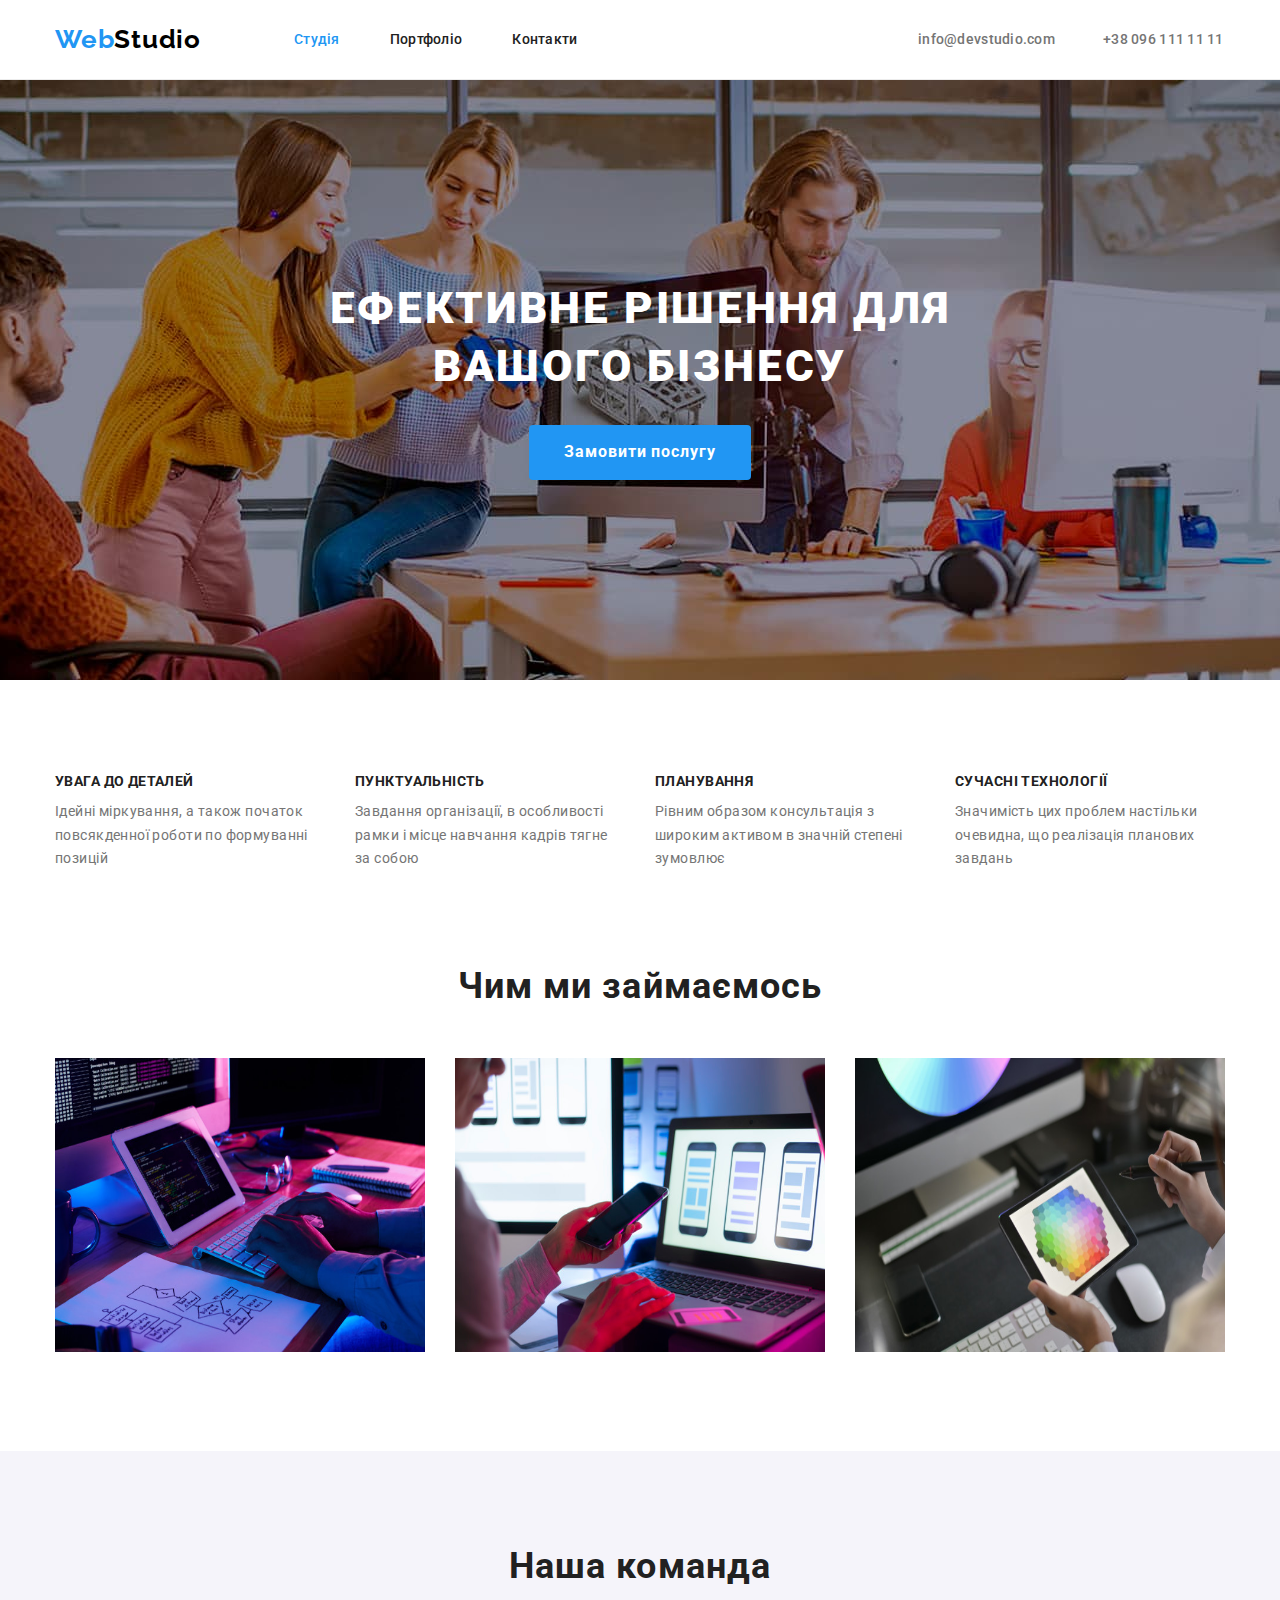
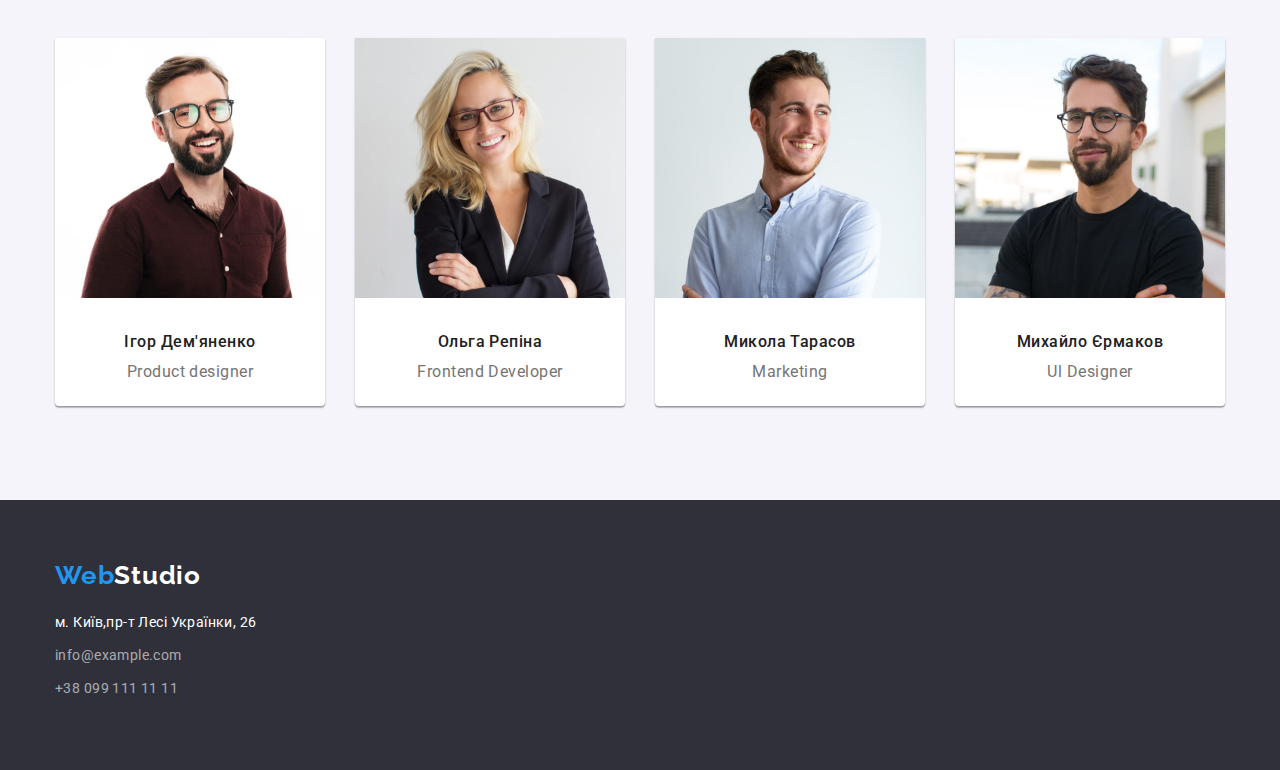
==== commit 8477a583: "correct hw03" ====
--- a/index.html
+++ b/index.html
@@ -39,7 +39,7 @@
       </div>
     </section>
     <!--section02-->
-    <section class="section">
+    <section class="section vissually-section">
      <div class="container">
       <h2 class="visually-hidden"></h2>
       <ul class="feature-list">
@@ -63,7 +63,7 @@
      </div>
     </section>
     <!--section03-->
-<section class="section">
+<section class="section work-section">
   <div class="container">
     <h2 class="title-section">Чим ми займаємось</h2>
   <ul class="img-list">
--- a/css/styles.css
+++ b/css/styles.css
@@ -98,6 +98,9 @@
 .header-container {
   display: flex;
   align-items: center;
+  
+}
+.header {
   border-bottom: 1px solid #ECECEC;
 }
 .header-nav {
@@ -162,7 +165,7 @@
   text-align: center;
   letter-spacing: 0.03em;
   color: var(--text-color);
-  padding-bottom:50px;
+  margin-bottom:50px;
   }
   .visually-hidden { 
     position: absolute; 
@@ -178,8 +181,6 @@
   } 
 .feature-list {
     display: flex ;
-    padding-bottom: 94px;
-    padding-top: 94px;
   }
 .feature-item {
     display: flex;
@@ -191,7 +192,6 @@
   }
   .img-list {
     display: flex;
-    margin-bottom: 94px ;
   }
   .photo-list:not(:last-child) {
     margin-right: 30px;
@@ -207,6 +207,13 @@
 }
 .box-aside:not(:last-child){
   margin-right: 30px;
+}
+.vissually-section {
+  padding-top: 94px;
+  padding-bottom: 94px;
+}
+.work-section {
+  padding-bottom: 94px;
 }
 .aside-container {
   background-color: #F5F4FA;
